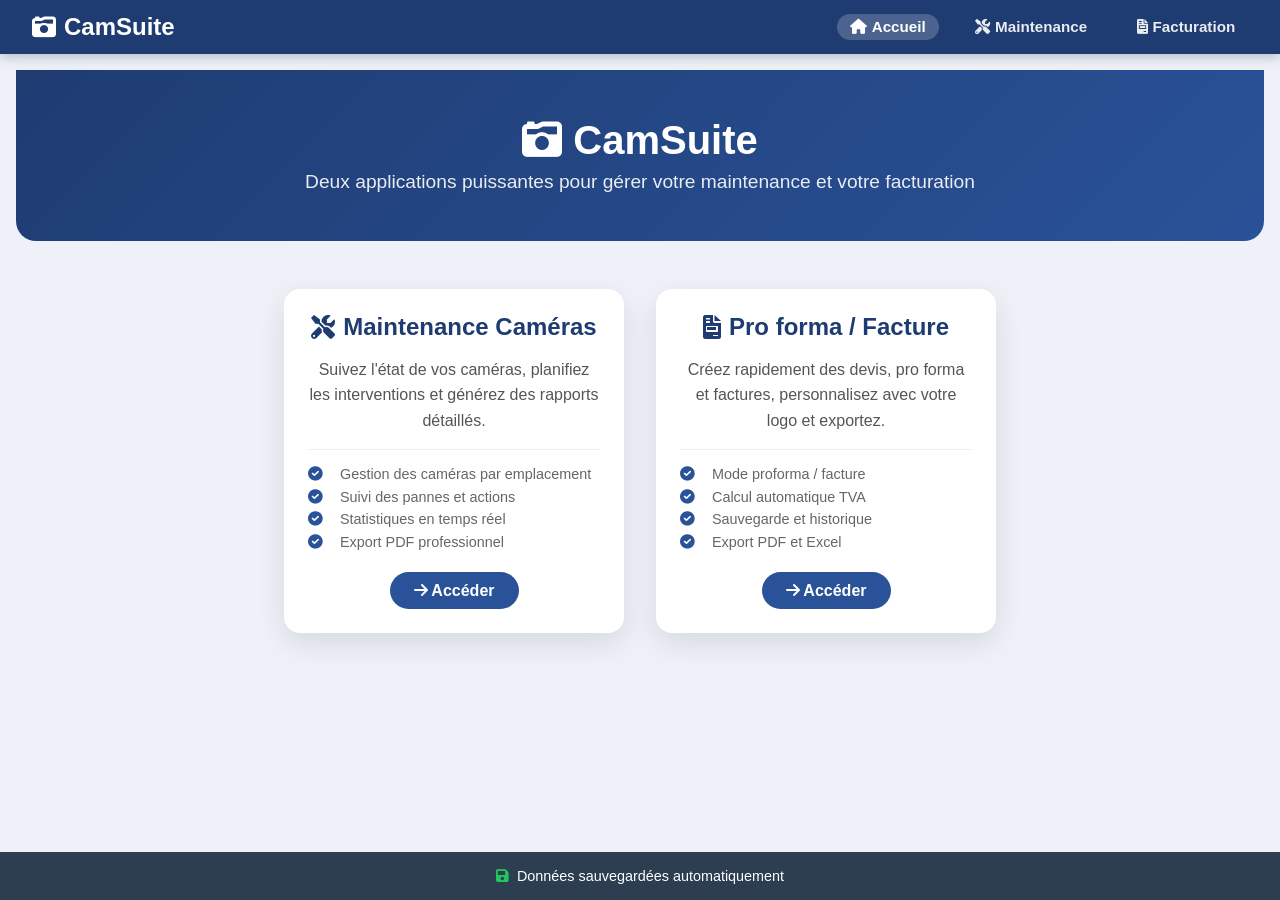
==== index.html @ 7455da86 "Add files via upload" ====
<!DOCTYPE html>
<html lang="fr">
<head>
  <meta charset="UTF-8">
  <meta name="viewport" content="width=device-width, initial-scale=1.0">
  <title>CamSuite - Accueil</title>
  <!-- Favicon (icône caméra en data URI) -->
  <link rel="icon" href="data:image/svg+xml,%3Csvg xmlns='http://www.w3.org/2000/svg' viewBox='0 0 24 24' fill='%231e3c72'%3E%3Cpath d='M12 4.5C7 4.5 2.7 7.6 1 12c1.7 4.4 6 7.5 11 7.5s9.3-3.1 11-7.5c-1.7-4.4-6-7.5-11-7.5zM12 17c-2.8 0-5-2.2-5-5s2.2-5 5-5 5 2.2 5 5-2.2 5-5 5zm0-8c-1.7 0-3 1.3-3 3s1.3 3 3 3 3-1.3 3-3-1.3-3-3-3z'/%3E%3C/svg%3E" type="image/svg+xml">
  <link rel="stylesheet" href="assets/css/shared.css">
  <style>
    .hero {
      text-align: center;
      padding: 3rem 1rem;
      background: linear-gradient(135deg, #1e3c72, #2a5298);
      color: white;
      border-radius: 0 0 20px 20px;
      margin-bottom: 2rem;
    }
    .hero h1 {
      font-size: 2.5rem;
      margin-bottom: 0.5rem;
    }
    .hero p {
      font-size: 1.2rem;
      opacity: 0.9;
    }
    .cards {
      display: flex;
      flex-wrap: wrap;
      justify-content: center;
      gap: 2rem;
      padding: 1rem;
      margin-bottom: 2rem;
    }
    .card {
      background: white;
      border-radius: 16px;
      box-shadow: 0 10px 30px rgba(0,0,0,0.1);
      width: 340px;
      padding: 1.5rem;
      text-align: center;
      transition: transform 0.2s, box-shadow 0.2s;
      text-decoration: none;
      color: inherit;
      display: block;
    }
    .card:hover {
      transform: translateY(-6px);
      box-shadow: 0 20px 40px rgba(30,60,114,0.2);
    }
    .card h2 {
      color: #1e3c72;
      margin-bottom: 1rem;
      display: flex;
      align-items: center;
      justify-content: center;
      gap: 0.5rem;
    }
    .card p {
      color: #555;
      margin-bottom: 1rem;
      line-height: 1.6;
    }
    .features {
      text-align: left;
      margin-top: 1rem;
      border-top: 1px solid #eee;
      padding-top: 1rem;
      font-size: 0.9rem;
      color: #666;
    }
    .features i {
      color: #2a5298;
      width: 20px;
      margin-right: 0.5rem;
    }
    .features div {
      margin-bottom: 0.4rem;
    }
    .card .btn {
      display: inline-block;
      background: #2a5298;
      color: white;
      padding: 0.6rem 1.5rem;
      border-radius: 30px;
      font-weight: 600;
      margin-top: 1rem;
      border: none;
      cursor: pointer;
      transition: background 0.2s;
    }
    .card .btn:hover {
      background: #1e3c72;
    }
    /* Footer unifié */
    footer {
      background: #2c3e50;
      color: white;
      text-align: center;
      padding: 1rem;
      font-size: 0.9rem;
      margin-top: auto;
      display: flex;
      align-items: center;
      justify-content: center;
      gap: 0.5rem;
    }
    footer i {
      color: #22c55e;
    }
  </style>
</head>
<body>
  <nav class="navbar">
    <div class="nav-container">
      <a href="/" class="nav-brand"><i class="fas fa-camera-retro"></i> CamSuite</a>
      <ul class="nav-links">
        <li><a href="/" class="active"><i class="fas fa-home"></i> Accueil</a></li>
        <li><a href="maintenance/"><i class="fas fa-tools"></i> Maintenance</a></li>
        <li><a href="proforma/"><i class="fas fa-file-invoice"></i> Facturation</a></li>
      </ul>
    </div>
  </nav>

  <main>
    <div class="hero">
      <h1><i class="fas fa-camera-retro"></i> CamSuite</h1>
      <p>Deux applications puissantes pour gérer votre maintenance et votre facturation</p>
    </div>

    <div class="cards">
      <!-- Carte Maintenance -->
      <a href="maintenance/" class="card">
        <h2><i class="fas fa-tools"></i> Maintenance Caméras</h2>
        <p>Suivez l'état de vos caméras, planifiez les interventions et générez des rapports détaillés.</p>
        <div class="features">
          <div><i class="fas fa-check-circle"></i> Gestion des caméras par emplacement</div>
          <div><i class="fas fa-check-circle"></i> Suivi des pannes et actions</div>
          <div><i class="fas fa-check-circle"></i> Statistiques en temps réel</div>
          <div><i class="fas fa-check-circle"></i> Export PDF professionnel</div>
        </div>
        <span class="btn"><i class="fas fa-arrow-right"></i> Accéder</span>
      </a>

      <!-- Carte Facturation -->
      <a href="proforma/" class="card">
        <h2><i class="fas fa-file-invoice"></i> Pro forma / Facture</h2>
        <p>Créez rapidement des devis, pro forma et factures, personnalisez avec votre logo et exportez.</p>
        <div class="features">
          <div><i class="fas fa-check-circle"></i> Mode proforma / facture</div>
          <div><i class="fas fa-check-circle"></i> Calcul automatique TVA</div>
          <div><i class="fas fa-check-circle"></i> Sauvegarde et historique</div>
          <div><i class="fas fa-check-circle"></i> Export PDF et Excel</div>
        </div>
        <span class="btn"><i class="fas fa-arrow-right"></i> Accéder</span>
      </a>
    </div>
  </main>

  <footer>
    <i class="fas fa-save"></i> Données sauvegardées automatiquement
  </footer>

  <!-- Chargement de Font Awesome -->
  <link rel="stylesheet" href="https://cdnjs.cloudflare.com/ajax/libs/font-awesome/6.0.0-beta3/css/all.min.css">
</body>
</html>
---- assets/css/shared.css ----
* {
  margin: 0;
  padding: 0;
  box-sizing: border-box;
}

body {
  font-family: 'Inter', sans-serif;
  background: #eef1f8;
  min-height: 100vh;
  display: flex;
  flex-direction: column;
}

/* Navbar unifiée */
.navbar {
  background: #1e3c72;
  color: white;
  padding: 0.8rem 2rem;
  box-shadow: 0 2px 12px rgba(0,0,0,.25);
}

.nav-container {
  max-width: 1400px;
  margin: 0 auto;
  display: flex;
  justify-content: space-between;
  align-items: center;
  flex-wrap: wrap;
  gap: 1rem;
}

.nav-brand {
  font-size: 1.5rem;
  font-weight: 800;
  color: white;
  text-decoration: none;
  display: flex;
  align-items: center;
  gap: 0.5rem;
}

.nav-links {
  list-style: none;
  display: flex;
  gap: 1.5rem;
}

.nav-links a {
  color: rgba(255,255,255,0.9);
  text-decoration: none;
  font-weight: 600;
  font-size: 0.95rem;
  transition: all 0.2s;
  padding: 0.3rem 0.8rem;
  border-radius: 30px;
  display: flex;
  align-items: center;
  gap: 0.3rem;
}

.nav-links a:hover,
.nav-links a.active {
  background: rgba(255,255,255,0.2);
  color: white;
}

/* Footer */
footer {
  margin-top: auto;
  background: #2c3e50;
  color: white;
  text-align: center;
  padding: 1rem;
  font-size: 0.9rem;
}

main {
  flex: 1;
  max-width: 1400px;
  margin: 0 auto;
  width: 100%;
  padding: 1rem;
}
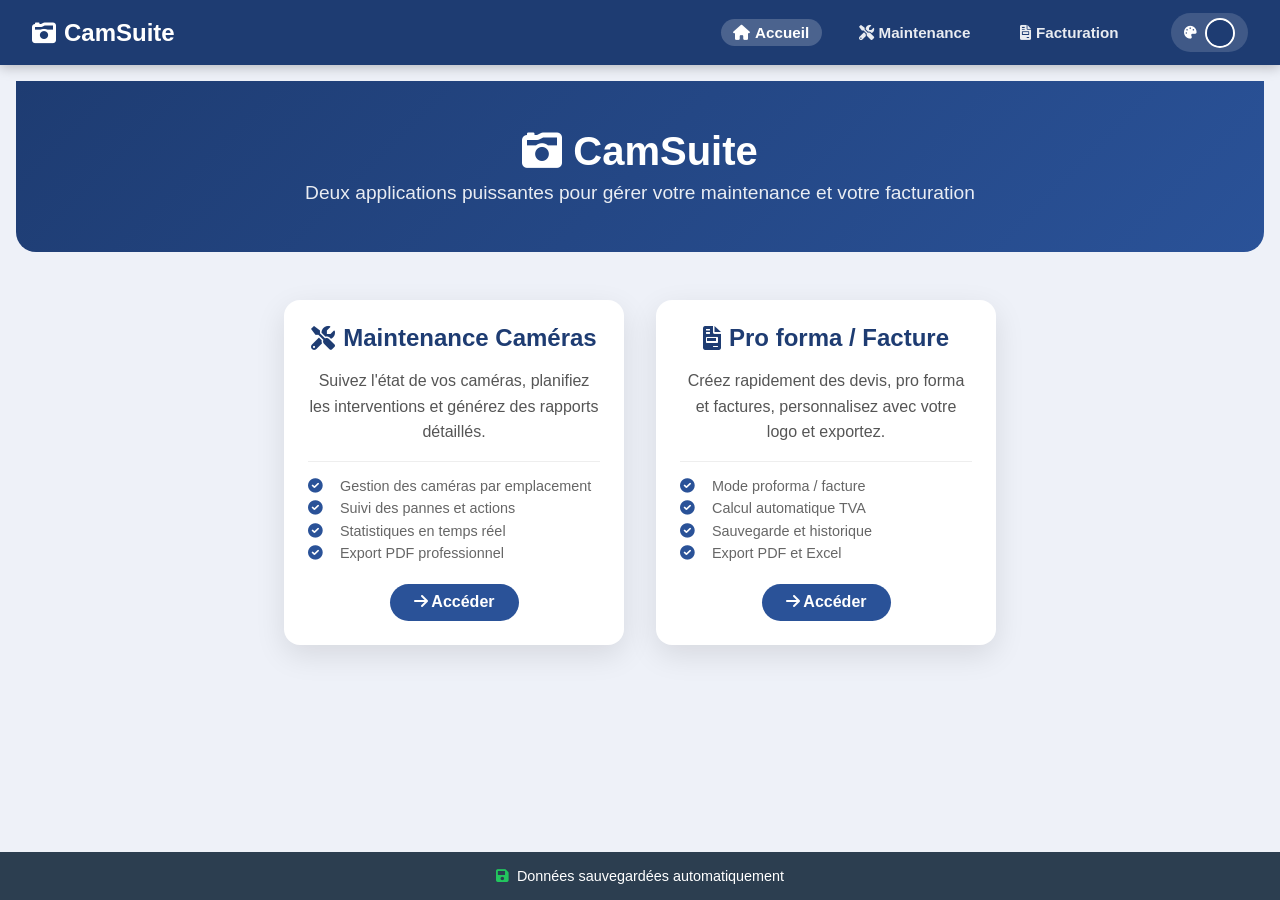
==== commit d88f6202: "Update index.html" ====
--- a/index.html
+++ b/index.html
@@ -11,7 +11,7 @@
     .hero {
       text-align: center;
       padding: 3rem 1rem;
-      background: linear-gradient(135deg, #1e3c72, #2a5298);
+      background: linear-gradient(135deg, var(--primary, #1e3c72), var(--secondary, #2a5298));
       color: white;
       border-radius: 0 0 20px 20px;
       margin-bottom: 2rem;
@@ -49,7 +49,7 @@
       box-shadow: 0 20px 40px rgba(30,60,114,0.2);
     }
     .card h2 {
-      color: #1e3c72;
+      color: var(--primary, #1e3c72);
       margin-bottom: 1rem;
       display: flex;
       align-items: center;
@@ -70,7 +70,7 @@
       color: #666;
     }
     .features i {
-      color: #2a5298;
+      color: var(--secondary, #2a5298);
       width: 20px;
       margin-right: 0.5rem;
     }
@@ -79,7 +79,7 @@
     }
     .card .btn {
       display: inline-block;
-      background: #2a5298;
+      background: var(--secondary, #2a5298);
       color: white;
       padding: 0.6rem 1.5rem;
       border-radius: 30px;
@@ -90,9 +90,8 @@
       transition: background 0.2s;
     }
     .card .btn:hover {
-      background: #1e3c72;
-    }
-    /* Footer unifié */
+      background: var(--primary, #1e3c72);
+    }
     footer {
       background: #2c3e50;
       color: white;
@@ -113,11 +112,15 @@
 <body>
   <nav class="navbar">
     <div class="nav-container">
-      <a href="/" class="nav-brand"><i class="fas fa-camera-retro"></i> CamSuite</a>
+      <a href="./" class="nav-brand"><i class="fas fa-camera-retro"></i> CamSuite</a>
       <ul class="nav-links">
-        <li><a href="/" class="active"><i class="fas fa-home"></i> Accueil</a></li>
-        <li><a href="maintenance/"><i class="fas fa-tools"></i> Maintenance</a></li>
-        <li><a href="proforma/"><i class="fas fa-file-invoice"></i> Facturation</a></li>
+        <li><a href="./" class="active"><i class="fas fa-home"></i> Accueil</a></li>
+        <li><a href="./maintenance/"><i class="fas fa-tools"></i> Maintenance</a></li>
+        <li><a href="./proforma/"><i class="fas fa-file-invoice"></i> Facturation</a></li>
+        <li class="color-picker">
+          <label for="themeColor"><i class="fas fa-palette"></i></label>
+          <input type="color" id="themeColor" value="#1e3c72">
+        </li>
       </ul>
     </div>
   </nav>
@@ -129,8 +132,7 @@
     </div>
 
     <div class="cards">
-      <!-- Carte Maintenance -->
-      <a href="maintenance/" class="card">
+      <a href="./maintenance/" class="card">
         <h2><i class="fas fa-tools"></i> Maintenance Caméras</h2>
         <p>Suivez l'état de vos caméras, planifiez les interventions et générez des rapports détaillés.</p>
         <div class="features">
@@ -142,8 +144,7 @@
         <span class="btn"><i class="fas fa-arrow-right"></i> Accéder</span>
       </a>
 
-      <!-- Carte Facturation -->
-      <a href="proforma/" class="card">
+      <a href="./proforma/" class="card">
         <h2><i class="fas fa-file-invoice"></i> Pro forma / Facture</h2>
         <p>Créez rapidement des devis, pro forma et factures, personnalisez avec votre logo et exportez.</p>
         <div class="features">
@@ -161,7 +162,42 @@
     <i class="fas fa-save"></i> Données sauvegardées automatiquement
   </footer>
 
-  <!-- Chargement de Font Awesome -->
   <link rel="stylesheet" href="https://cdnjs.cloudflare.com/ajax/libs/font-awesome/6.0.0-beta3/css/all.min.css">
+  <script>
+    // Gestion du thème de couleur
+    (function() {
+      const colorInput = document.getElementById('themeColor');
+      const root = document.documentElement;
+
+      // Charger la couleur sauvegardée
+      const savedColor = localStorage.getItem('themePrimary');
+      if (savedColor) {
+        root.style.setProperty('--primary', savedColor);
+        // Générer une couleur secondaire plus claire (dérivée)
+        const secondary = lightenDarkenColor(savedColor, 30);
+        root.style.setProperty('--secondary', secondary);
+        colorInput.value = savedColor;
+      }
+
+      // Fonction pour éclaircir/assombrir une couleur (simple)
+      function lightenDarkenColor(col, percent) {
+        let R = parseInt(col.substring(1,3),16);
+        let G = parseInt(col.substring(3,5),16);
+        let B = parseInt(col.substring(5,7),16);
+        R = Math.min(255, Math.max(0, R + percent));
+        G = Math.min(255, Math.max(0, G + percent));
+        B = Math.min(255, Math.max(0, B + percent));
+        return '#' + (R < 16 ? '0' : '') + R.toString(16) + (G < 16 ? '0' : '') + G.toString(16) + (B < 16 ? '0' : '') + B.toString(16);
+      }
+
+      colorInput.addEventListener('input', function(e) {
+        const primary = e.target.value;
+        root.style.setProperty('--primary', primary);
+        const secondary = lightenDarkenColor(primary, 30);
+        root.style.setProperty('--secondary', secondary);
+        localStorage.setItem('themePrimary', primary);
+      });
+    })();
+  </script>
 </body>
-</html>+</html>
--- a/assets/css/shared.css
+++ b/assets/css/shared.css
@@ -10,11 +10,12 @@
   min-height: 100vh;
   display: flex;
   flex-direction: column;
+  transition: background-color 0.2s, color 0.2s;
 }
 
 /* Navbar unifiée */
 .navbar {
-  background: #1e3c72;
+  background: var(--primary, #1e3c72);
   color: white;
   padding: 0.8rem 2rem;
   box-shadow: 0 2px 12px rgba(0,0,0,.25);
@@ -44,6 +45,7 @@
   list-style: none;
   display: flex;
   gap: 1.5rem;
+  align-items: center;
 }
 
 .nav-links a {
@@ -65,6 +67,41 @@
   color: white;
 }
 
+/* Sélecteur de couleur */
+.color-picker {
+  display: flex;
+  align-items: center;
+  gap: 0.5rem;
+  margin-left: 1rem;
+  background: rgba(255,255,255,0.15);
+  padding: 0.3rem 0.8rem;
+  border-radius: 30px;
+}
+
+.color-picker label {
+  color: white;
+  font-size: 0.8rem;
+  font-weight: 600;
+}
+
+.color-picker input[type="color"] {
+  width: 30px;
+  height: 30px;
+  border: 2px solid white;
+  border-radius: 50%;
+  cursor: pointer;
+  background: none;
+  padding: 0;
+}
+
+.color-picker input[type="color"]::-webkit-color-swatch-wrapper {
+  padding: 0;
+}
+.color-picker input[type="color"]::-webkit-color-swatch {
+  border: none;
+  border-radius: 50%;
+}
+
 /* Footer */
 footer {
   margin-top: auto;
@@ -81,4 +118,4 @@
   margin: 0 auto;
   width: 100%;
   padding: 1rem;
-}+}
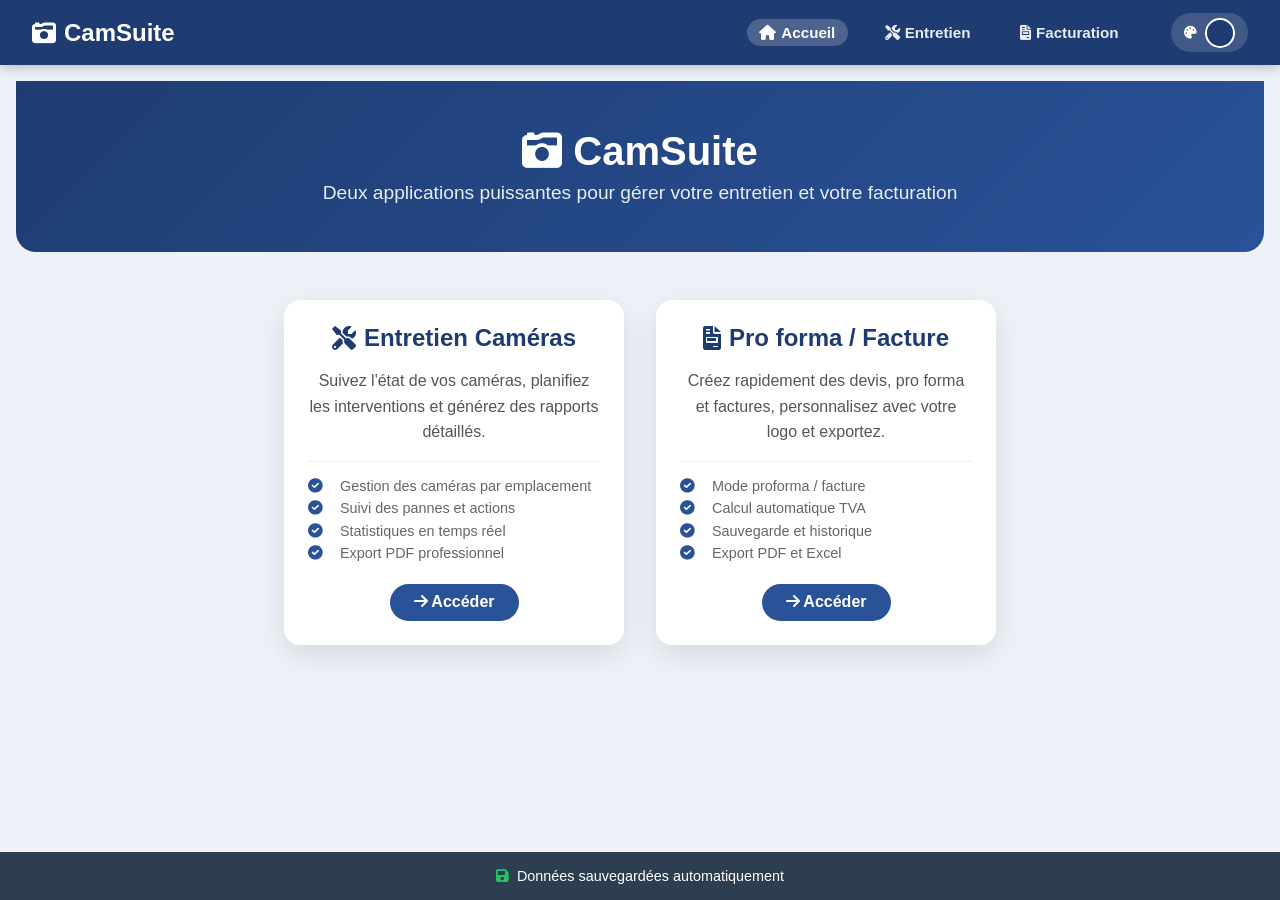
==== commit d55b99b3: "Update index.html" ====
--- a/index.html
+++ b/index.html
@@ -115,8 +115,8 @@
       <a href="./" class="nav-brand"><i class="fas fa-camera-retro"></i> CamSuite</a>
       <ul class="nav-links">
         <li><a href="./" class="active"><i class="fas fa-home"></i> Accueil</a></li>
-        <li><a href="./maintenance/"><i class="fas fa-tools"></i> Maintenance</a></li>
-        <li><a href="./proforma/"><i class="fas fa-file-invoice"></i> Facturation</a></li>
+        <li><a href="./entretien/"><i class="fas fa-tools"></i> Entretien</a></li>
+        <li><a href="./facture/"><i class="fas fa-file-invoice"></i> Facturation</a></li>
         <li class="color-picker">
           <label for="themeColor"><i class="fas fa-palette"></i></label>
           <input type="color" id="themeColor" value="#1e3c72">
@@ -128,12 +128,12 @@
   <main>
     <div class="hero">
       <h1><i class="fas fa-camera-retro"></i> CamSuite</h1>
-      <p>Deux applications puissantes pour gérer votre maintenance et votre facturation</p>
+      <p>Deux applications puissantes pour gérer votre entretien et votre facturation</p>
     </div>
 
     <div class="cards">
-      <a href="./maintenance/" class="card">
-        <h2><i class="fas fa-tools"></i> Maintenance Caméras</h2>
+      <a href="./entretien/" class="card">
+        <h2><i class="fas fa-tools"></i> Entretien Caméras</h2>
         <p>Suivez l'état de vos caméras, planifiez les interventions et générez des rapports détaillés.</p>
         <div class="features">
           <div><i class="fas fa-check-circle"></i> Gestion des caméras par emplacement</div>
@@ -144,7 +144,7 @@
         <span class="btn"><i class="fas fa-arrow-right"></i> Accéder</span>
       </a>
 
-      <a href="./proforma/" class="card">
+      <a href="./facture/" class="card">
         <h2><i class="fas fa-file-invoice"></i> Pro forma / Facture</h2>
         <p>Créez rapidement des devis, pro forma et factures, personnalisez avec votre logo et exportez.</p>
         <div class="features">
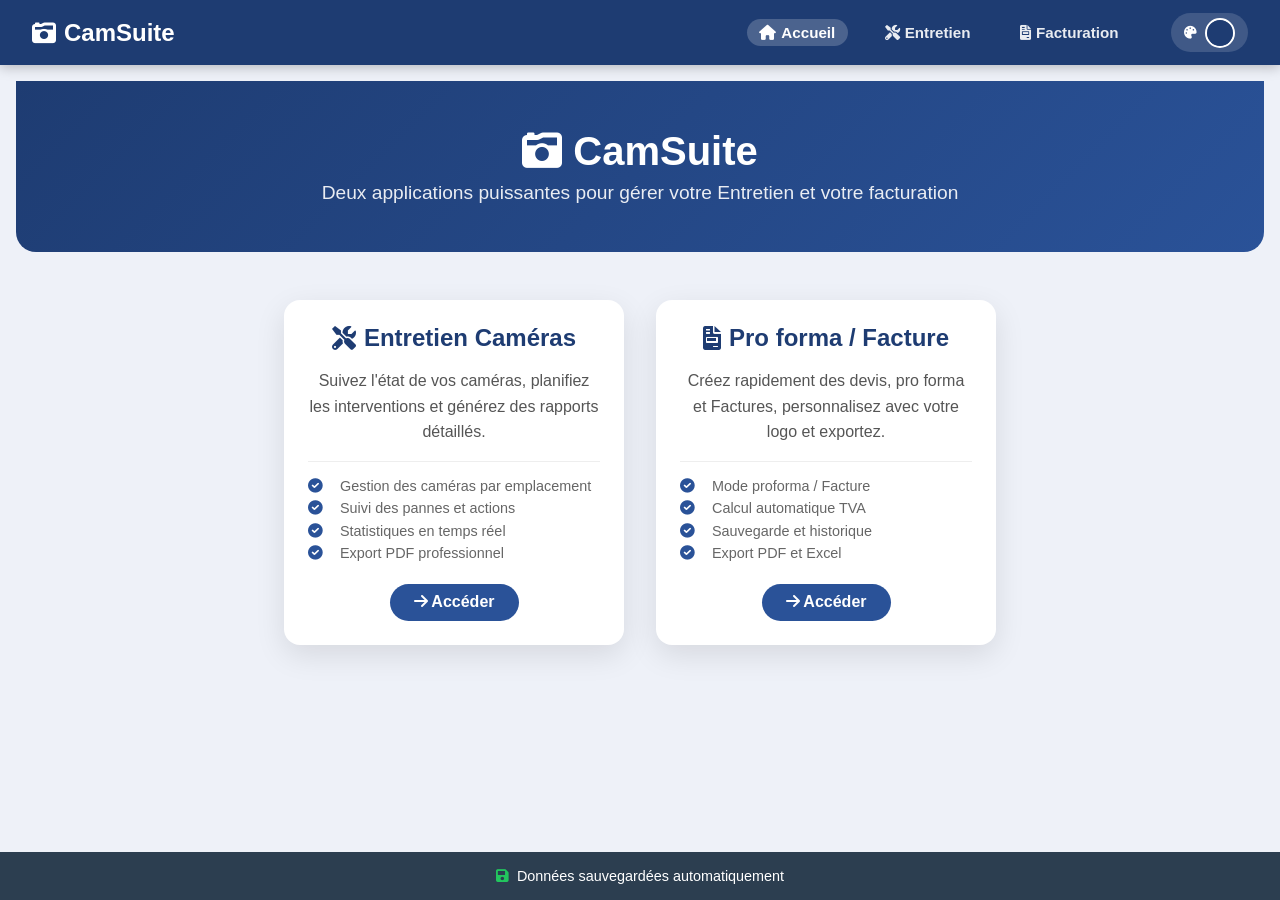
==== commit 5b87bc9a: "Update index.html" ====
--- a/index.html
+++ b/index.html
@@ -115,8 +115,8 @@
       <a href="./" class="nav-brand"><i class="fas fa-camera-retro"></i> CamSuite</a>
       <ul class="nav-links">
         <li><a href="./" class="active"><i class="fas fa-home"></i> Accueil</a></li>
-        <li><a href="./entretien/"><i class="fas fa-tools"></i> Entretien</a></li>
-        <li><a href="./facture/"><i class="fas fa-file-invoice"></i> Facturation</a></li>
+        <li><a href="./Entretien/"><i class="fas fa-tools"></i> Entretien</a></li>
+        <li><a href="./Facture/"><i class="fas fa-file-invoice"></i> Facturation</a></li>
         <li class="color-picker">
           <label for="themeColor"><i class="fas fa-palette"></i></label>
           <input type="color" id="themeColor" value="#1e3c72">
@@ -128,11 +128,11 @@
   <main>
     <div class="hero">
       <h1><i class="fas fa-camera-retro"></i> CamSuite</h1>
-      <p>Deux applications puissantes pour gérer votre entretien et votre facturation</p>
+      <p>Deux applications puissantes pour gérer votre Entretien et votre facturation</p>
     </div>
 
     <div class="cards">
-      <a href="./entretien/" class="card">
+      <a href="./Entretien/" class="card">
         <h2><i class="fas fa-tools"></i> Entretien Caméras</h2>
         <p>Suivez l'état de vos caméras, planifiez les interventions et générez des rapports détaillés.</p>
         <div class="features">
@@ -144,11 +144,11 @@
         <span class="btn"><i class="fas fa-arrow-right"></i> Accéder</span>
       </a>
 
-      <a href="./facture/" class="card">
+      <a href="./Facture/" class="card">
         <h2><i class="fas fa-file-invoice"></i> Pro forma / Facture</h2>
-        <p>Créez rapidement des devis, pro forma et factures, personnalisez avec votre logo et exportez.</p>
+        <p>Créez rapidement des devis, pro forma et Factures, personnalisez avec votre logo et exportez.</p>
         <div class="features">
-          <div><i class="fas fa-check-circle"></i> Mode proforma / facture</div>
+          <div><i class="fas fa-check-circle"></i> Mode proforma / Facture</div>
           <div><i class="fas fa-check-circle"></i> Calcul automatique TVA</div>
           <div><i class="fas fa-check-circle"></i> Sauvegarde et historique</div>
           <div><i class="fas fa-check-circle"></i> Export PDF et Excel</div>
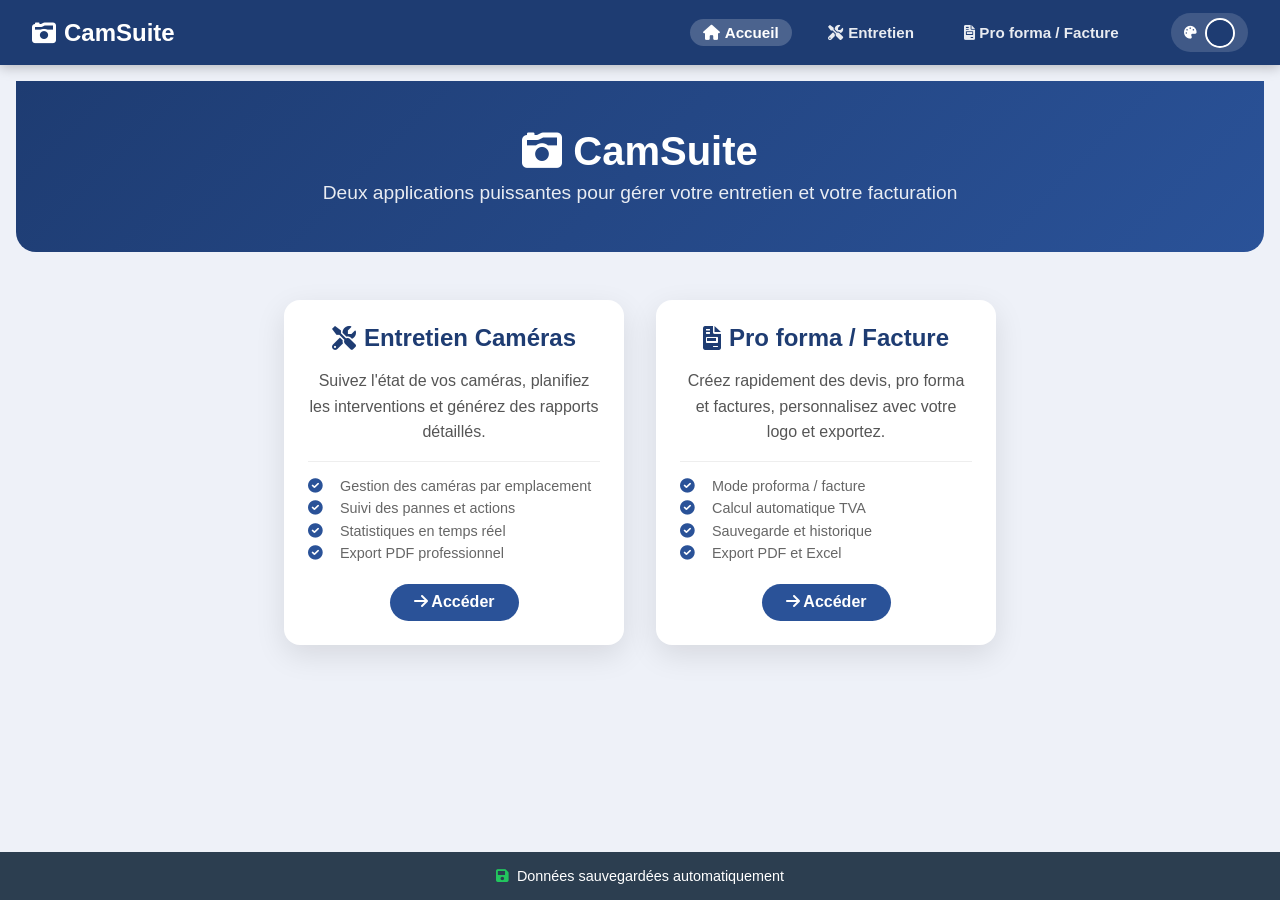
==== commit 050e9549: "Update index.html" ====
--- a/index.html
+++ b/index.html
@@ -116,7 +116,7 @@
       <ul class="nav-links">
         <li><a href="./" class="active"><i class="fas fa-home"></i> Accueil</a></li>
         <li><a href="./Entretien/"><i class="fas fa-tools"></i> Entretien</a></li>
-        <li><a href="./Facture/"><i class="fas fa-file-invoice"></i> Facturation</a></li>
+        <li><a href="./Facture/"><i class="fas fa-file-invoice"></i> Pro forma / Facture</a></li>
         <li class="color-picker">
           <label for="themeColor"><i class="fas fa-palette"></i></label>
           <input type="color" id="themeColor" value="#1e3c72">
@@ -128,7 +128,7 @@
   <main>
     <div class="hero">
       <h1><i class="fas fa-camera-retro"></i> CamSuite</h1>
-      <p>Deux applications puissantes pour gérer votre Entretien et votre facturation</p>
+      <p>Deux applications puissantes pour gérer votre entretien et votre facturation</p>
     </div>
 
     <div class="cards">
@@ -146,9 +146,9 @@
 
       <a href="./Facture/" class="card">
         <h2><i class="fas fa-file-invoice"></i> Pro forma / Facture</h2>
-        <p>Créez rapidement des devis, pro forma et Factures, personnalisez avec votre logo et exportez.</p>
+        <p>Créez rapidement des devis, pro forma et factures, personnalisez avec votre logo et exportez.</p>
         <div class="features">
-          <div><i class="fas fa-check-circle"></i> Mode proforma / Facture</div>
+          <div><i class="fas fa-check-circle"></i> Mode proforma / facture</div>
           <div><i class="fas fa-check-circle"></i> Calcul automatique TVA</div>
           <div><i class="fas fa-check-circle"></i> Sauvegarde et historique</div>
           <div><i class="fas fa-check-circle"></i> Export PDF et Excel</div>
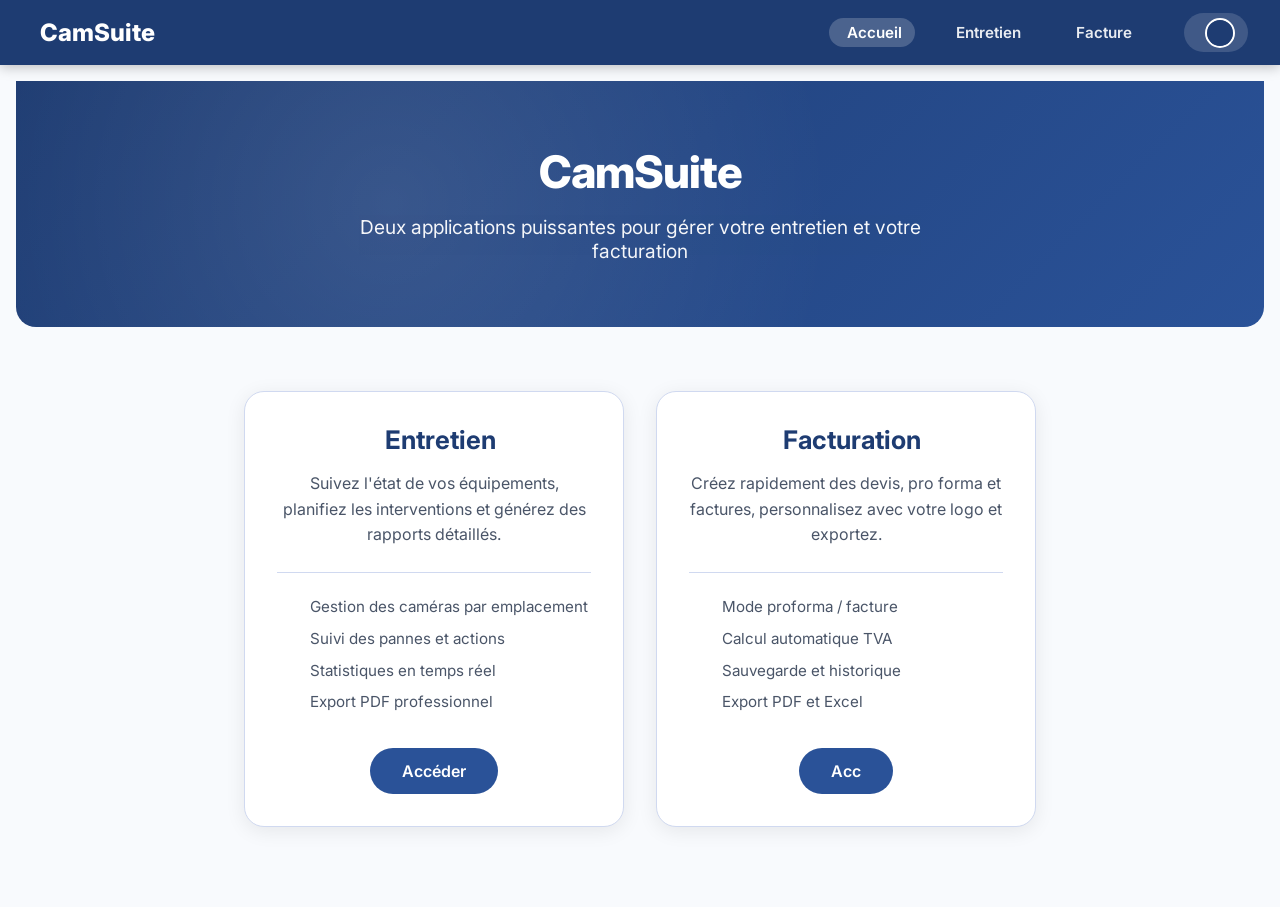
==== commit 96eabd4c: "Update index.html" ====
--- a/index.html
+++ b/index.html
@@ -2,110 +2,217 @@
 <html lang="fr">
 <head>
   <meta charset="UTF-8">
-  <meta name="viewport" content="width=device-width, initial-scale=1.0">
+  <meta name="viewport" content="width=device-width, initial-scale=1.0, maximum-scale=1.0, user-scalable=yes">
   <title>CamSuite - Accueil</title>
-  <!-- Favicon (icône caméra en data URI) -->
+  <!-- Favicon -->
   <link rel="icon" href="data:image/svg+xml,%3Csvg xmlns='http://www.w3.org/2000/svg' viewBox='0 0 24 24' fill='%231e3c72'%3E%3Cpath d='M12 4.5C7 4.5 2.7 7.6 1 12c1.7 4.4 6 7.5 11 7.5s9.3-3.1 11-7.5c-1.7-4.4-6-7.5-11-7.5zM12 17c-2.8 0-5-2.2-5-5s2.2-5 5-5 5 2.2 5 5-2.2 5-5 5zm0-8c-1.7 0-3 1.3-3 3s1.3 3 3 3 3-1.3 3-3-1.3-3-3-3z'/%3E%3C/svg%3E" type="image/svg+xml">
+  <link rel="preconnect" href="https://fonts.googleapis.com">
+  <link rel="preconnect" href="https://fonts.gstatic.com" crossorigin>
+  <link href="https://fonts.googleapis.com/css2?family=Inter:wght@300;400;500;600;700;800&display=swap" rel="stylesheet">
   <link rel="stylesheet" href="assets/css/shared.css">
   <style>
+    :root {
+      --primary: #1e3c72;
+      --secondary: #2a5298;
+      --accent: #e8eeff;
+      --border: #d0d9f0;
+      --text-light: #6b7a99;
+      --success: #22c55e;
+      --shadow: 0 4px 20px rgba(0,0,0,0.08);
+      --shadow-hover: 0 8px 30px rgba(0,0,0,0.12);
+      --radius: 20px;
+      --radius-sm: 12px;
+    }
+
+    * {
+      margin: 0;
+      padding: 0;
+      box-sizing: border-box;
+    }
+
+    body {
+      font-family: 'Inter', sans-serif;
+      background: #f8fafd;
+      color: #1a2b3c;
+      min-height: 100vh;
+      display: flex;
+      flex-direction: column;
+    }
+
+    /* Hero section */
     .hero {
       text-align: center;
-      padding: 3rem 1rem;
-      background: linear-gradient(135deg, var(--primary, #1e3c72), var(--secondary, #2a5298));
+      padding: 4rem 2rem;
+      background: linear-gradient(135deg, var(--primary), var(--secondary));
       color: white;
-      border-radius: 0 0 20px 20px;
-      margin-bottom: 2rem;
-    }
+      border-radius: 0 0 var(--radius) var(--radius);
+      margin-bottom: 3rem;
+      position: relative;
+      overflow: hidden;
+    }
+
+    .hero::before {
+      content: '';
+      position: absolute;
+      top: 0;
+      left: 0;
+      right: 0;
+      bottom: 0;
+      background: radial-gradient(circle at 30% 50%, rgba(255,255,255,0.1) 0%, transparent 50%);
+    }
+
     .hero h1 {
-      font-size: 2.5rem;
-      margin-bottom: 0.5rem;
-    }
+      font-size: 2.8rem;
+      font-weight: 800;
+      margin-bottom: 1rem;
+      letter-spacing: -1px;
+      position: relative;
+    }
+
     .hero p {
       font-size: 1.2rem;
-      opacity: 0.9;
-    }
+      opacity: 0.95;
+      max-width: 600px;
+      margin: 0 auto;
+      position: relative;
+    }
+
+    /* Cartes */
     .cards {
       display: flex;
       flex-wrap: wrap;
       justify-content: center;
       gap: 2rem;
       padding: 1rem;
-      margin-bottom: 2rem;
-    }
+      margin-bottom: 3rem;
+      max-width: 1200px;
+      margin-left: auto;
+      margin-right: auto;
+    }
+
     .card {
       background: white;
-      border-radius: 16px;
-      box-shadow: 0 10px 30px rgba(0,0,0,0.1);
-      width: 340px;
-      padding: 1.5rem;
+      border-radius: var(--radius);
+      box-shadow: var(--shadow);
+      width: 380px;
+      padding: 2rem;
       text-align: center;
-      transition: transform 0.2s, box-shadow 0.2s;
+      transition: all 0.3s;
       text-decoration: none;
       color: inherit;
       display: block;
-    }
+      border: 1px solid var(--border);
+    }
+
     .card:hover {
-      transform: translateY(-6px);
-      box-shadow: 0 20px 40px rgba(30,60,114,0.2);
-    }
+      transform: translateY(-8px);
+      box-shadow: var(--shadow-hover);
+      border-color: var(--secondary);
+    }
+
     .card h2 {
-      color: var(--primary, #1e3c72);
+      color: var(--primary);
+      font-size: 1.6rem;
+      font-weight: 700;
       margin-bottom: 1rem;
       display: flex;
       align-items: center;
       justify-content: center;
-      gap: 0.5rem;
-    }
+      gap: 0.8rem;
+    }
+
     .card p {
-      color: #555;
-      margin-bottom: 1rem;
+      color: #4a5568;
+      margin-bottom: 1.5rem;
       line-height: 1.6;
-    }
+      font-size: 1rem;
+    }
+
     .features {
       text-align: left;
-      margin-top: 1rem;
-      border-top: 1px solid #eee;
-      padding-top: 1rem;
-      font-size: 0.9rem;
-      color: #666;
-    }
+      margin-top: 1.5rem;
+      border-top: 1px solid var(--border);
+      padding-top: 1.5rem;
+    }
+
+    .features div {
+      margin-bottom: 0.8rem;
+      display: flex;
+      align-items: center;
+      gap: 0.8rem;
+      color: #4a5568;
+      font-size: 0.95rem;
+    }
+
     .features i {
-      color: var(--secondary, #2a5298);
+      color: var(--secondary);
       width: 20px;
-      margin-right: 0.5rem;
-    }
-    .features div {
-      margin-bottom: 0.4rem;
-    }
+      font-size: 1rem;
+    }
+
     .card .btn {
       display: inline-block;
-      background: var(--secondary, #2a5298);
+      background: var(--secondary);
       color: white;
-      padding: 0.6rem 1.5rem;
-      border-radius: 30px;
+      padding: 0.8rem 2rem;
+      border-radius: 40px;
       font-weight: 600;
-      margin-top: 1rem;
+      margin-top: 1.5rem;
       border: none;
       cursor: pointer;
-      transition: background 0.2s;
-    }
+      transition: all 0.2s;
+      text-decoration: none;
+    }
+
     .card .btn:hover {
-      background: var(--primary, #1e3c72);
-    }
+      background: var(--primary);
+      transform: scale(1.05);
+    }
+
+    /* Footer */
     footer {
-      background: #2c3e50;
+      margin-top: auto;
+      background: var(--primary);
       color: white;
       text-align: center;
-      padding: 1rem;
-      font-size: 0.9rem;
-      margin-top: auto;
-      display: flex;
-      align-items: center;
-      justify-content: center;
-      gap: 0.5rem;
-    }
+      padding: 1.5rem;
+      font-size: 0.95rem;
+    }
+
     footer i {
-      color: #22c55e;
+      color: var(--warning);
+    }
+
+    /* Responsive */
+    @media (max-width: 768px) {
+      .hero {
+        padding: 3rem 1rem;
+      }
+      .hero h1 {
+        font-size: 2rem;
+      }
+      .hero p {
+        font-size: 1rem;
+      }
+      .cards {
+        padding: 0.5rem;
+      }
+      .card {
+        width: 100%;
+        max-width: 400px;
+      }
+    }
+
+    @media (max-width: 480px) {
+      .hero h1 {
+        font-size: 1.8rem;
+      }
+      .card h2 {
+        font-size: 1.4rem;
+      }
+      .features div {
+        font-size: 0.9rem;
+      }
     }
   </style>
 </head>
@@ -116,7 +223,7 @@
       <ul class="nav-links">
         <li><a href="./" class="active"><i class="fas fa-home"></i> Accueil</a></li>
         <li><a href="./Entretien/"><i class="fas fa-tools"></i> Entretien</a></li>
-        <li><a href="./Facture/"><i class="fas fa-file-invoice"></i> Pro forma / Facture</a></li>
+        <li><a href="./Facture/"><i class="fas fa-file-invoice"></i> Facture</a></li>
         <li class="color-picker">
           <label for="themeColor"><i class="fas fa-palette"></i></label>
           <input type="color" id="themeColor" value="#1e3c72">
@@ -133,8 +240,8 @@
 
     <div class="cards">
       <a href="./Entretien/" class="card">
-        <h2><i class="fas fa-tools"></i> Entretien Caméras</h2>
-        <p>Suivez l'état de vos caméras, planifiez les interventions et générez des rapports détaillés.</p>
+        <h2><i class="fas fa-tools"></i> Entretien</h2>
+        <p>Suivez l'état de vos équipements, planifiez les interventions et générez des rapports détaillés.</p>
         <div class="features">
           <div><i class="fas fa-check-circle"></i> Gestion des caméras par emplacement</div>
           <div><i class="fas fa-check-circle"></i> Suivi des pannes et actions</div>
@@ -145,7 +252,7 @@
       </a>
 
       <a href="./Facture/" class="card">
-        <h2><i class="fas fa-file-invoice"></i> Pro forma / Facture</h2>
+        <h2><i class="fas fa-file-invoice"></i> Facturation</h2>
         <p>Créez rapidement des devis, pro forma et factures, personnalisez avec votre logo et exportez.</p>
         <div class="features">
           <div><i class="fas fa-check-circle"></i> Mode proforma / facture</div>
@@ -153,51 +260,4 @@
           <div><i class="fas fa-check-circle"></i> Sauvegarde et historique</div>
           <div><i class="fas fa-check-circle"></i> Export PDF et Excel</div>
         </div>
-        <span class="btn"><i class="fas fa-arrow-right"></i> Accéder</span>
-      </a>
-    </div>
-  </main>
-
-  <footer>
-    <i class="fas fa-save"></i> Données sauvegardées automatiquement
-  </footer>
-
-  <link rel="stylesheet" href="https://cdnjs.cloudflare.com/ajax/libs/font-awesome/6.0.0-beta3/css/all.min.css">
-  <script>
-    // Gestion du thème de couleur
-    (function() {
-      const colorInput = document.getElementById('themeColor');
-      const root = document.documentElement;
-
-      // Charger la couleur sauvegardée
-      const savedColor = localStorage.getItem('themePrimary');
-      if (savedColor) {
-        root.style.setProperty('--primary', savedColor);
-        // Générer une couleur secondaire plus claire (dérivée)
-        const secondary = lightenDarkenColor(savedColor, 30);
-        root.style.setProperty('--secondary', secondary);
-        colorInput.value = savedColor;
-      }
-
-      // Fonction pour éclaircir/assombrir une couleur (simple)
-      function lightenDarkenColor(col, percent) {
-        let R = parseInt(col.substring(1,3),16);
-        let G = parseInt(col.substring(3,5),16);
-        let B = parseInt(col.substring(5,7),16);
-        R = Math.min(255, Math.max(0, R + percent));
-        G = Math.min(255, Math.max(0, G + percent));
-        B = Math.min(255, Math.max(0, B + percent));
-        return '#' + (R < 16 ? '0' : '') + R.toString(16) + (G < 16 ? '0' : '') + G.toString(16) + (B < 16 ? '0' : '') + B.toString(16);
-      }
-
-      colorInput.addEventListener('input', function(e) {
-        const primary = e.target.value;
-        root.style.setProperty('--primary', primary);
-        const secondary = lightenDarkenColor(primary, 30);
-        root.style.setProperty('--secondary', secondary);
-        localStorage.setItem('themePrimary', primary);
-      });
-    })();
-  </script>
-</body>
-</html>
+        <span class="btn"><i class="fas fa-arrow-right"></i> Acc
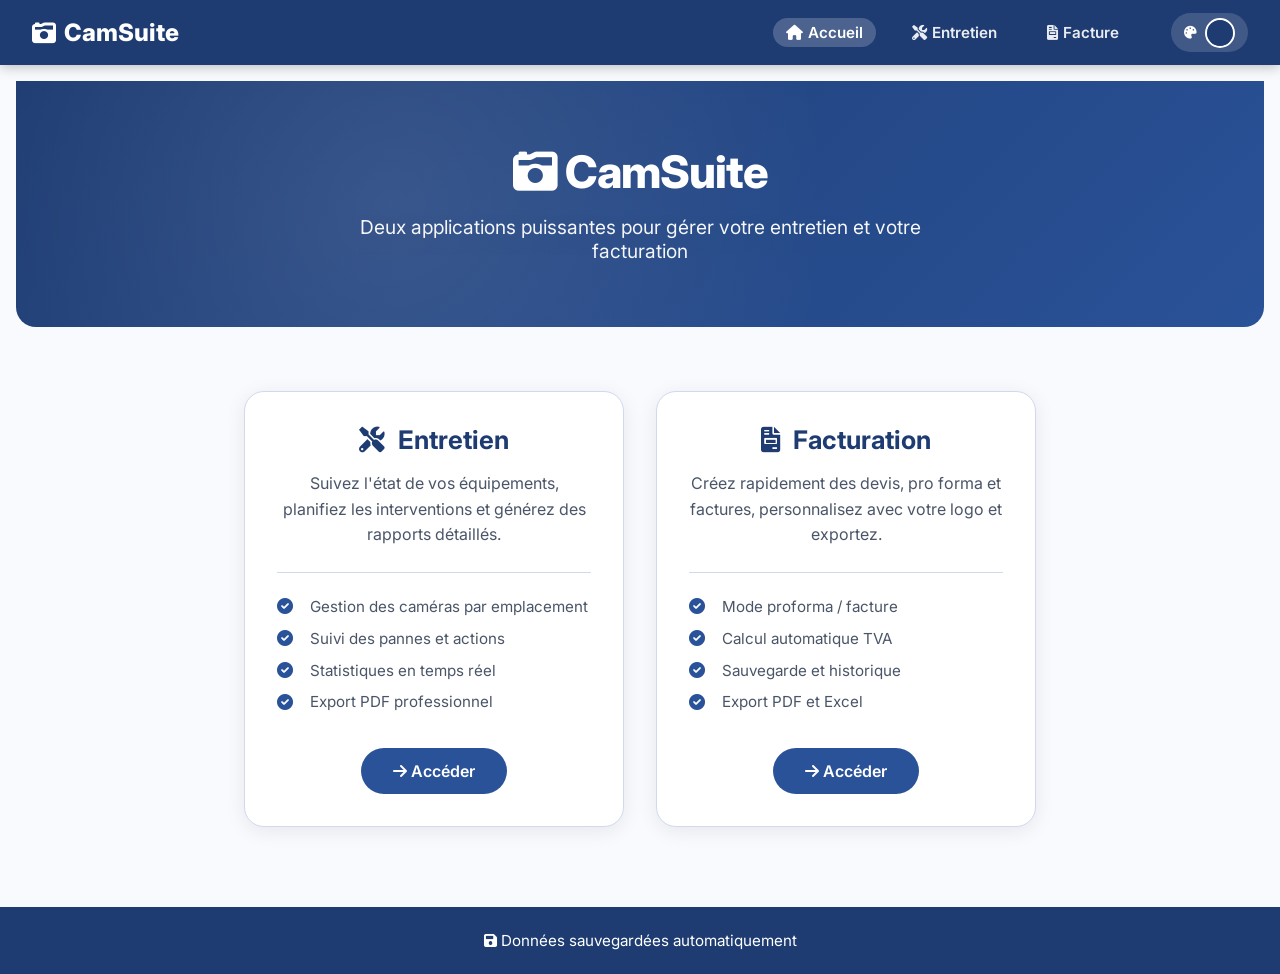
==== commit 2082ec62: "Update index.html" ====
--- a/index.html
+++ b/index.html
@@ -260,4 +260,48 @@
           <div><i class="fas fa-check-circle"></i> Sauvegarde et historique</div>
           <div><i class="fas fa-check-circle"></i> Export PDF et Excel</div>
         </div>
-        <span class="btn"><i class="fas fa-arrow-right"></i> Acc
+        <span class="btn"><i class="fas fa-arrow-right"></i> Accéder</span>
+      </a>
+    </div>
+  </main>
+
+  <footer>
+    <i class="fas fa-save"></i> Données sauvegardées automatiquement
+  </footer>
+
+  <link rel="stylesheet" href="https://cdnjs.cloudflare.com/ajax/libs/font-awesome/6.0.0-beta3/css/all.min.css">
+  <script>
+    // Gestion du thème de couleur
+    (function() {
+      const colorInput = document.getElementById('themeColor');
+      const root = document.documentElement;
+
+      const savedColor = localStorage.getItem('themePrimary');
+      if (savedColor) {
+        root.style.setProperty('--primary', savedColor);
+        const secondary = lightenDarkenColor(savedColor, 30);
+        root.style.setProperty('--secondary', secondary);
+        colorInput.value = savedColor;
+      }
+
+      function lightenDarkenColor(col, percent) {
+        let R = parseInt(col.substring(1,3),16);
+        let G = parseInt(col.substring(3,5),16);
+        let B = parseInt(col.substring(5,7),16);
+        R = Math.min(255, Math.max(0, R + percent));
+        G = Math.min(255, Math.max(0, G + percent));
+        B = Math.min(255, Math.max(0, B + percent));
+        return '#' + (R < 16 ? '0' : '') + R.toString(16) + (G < 16 ? '0' : '') + G.toString(16) + (B < 16 ? '0' : '') + B.toString(16);
+      }
+
+      colorInput.addEventListener('input', function(e) {
+        const primary = e.target.value;
+        root.style.setProperty('--primary', primary);
+        const secondary = lightenDarkenColor(primary, 30);
+        root.style.setProperty('--secondary', secondary);
+        localStorage.setItem('themePrimary', primary);
+      });
+    })();
+  </script>
+</body>
+</html>
